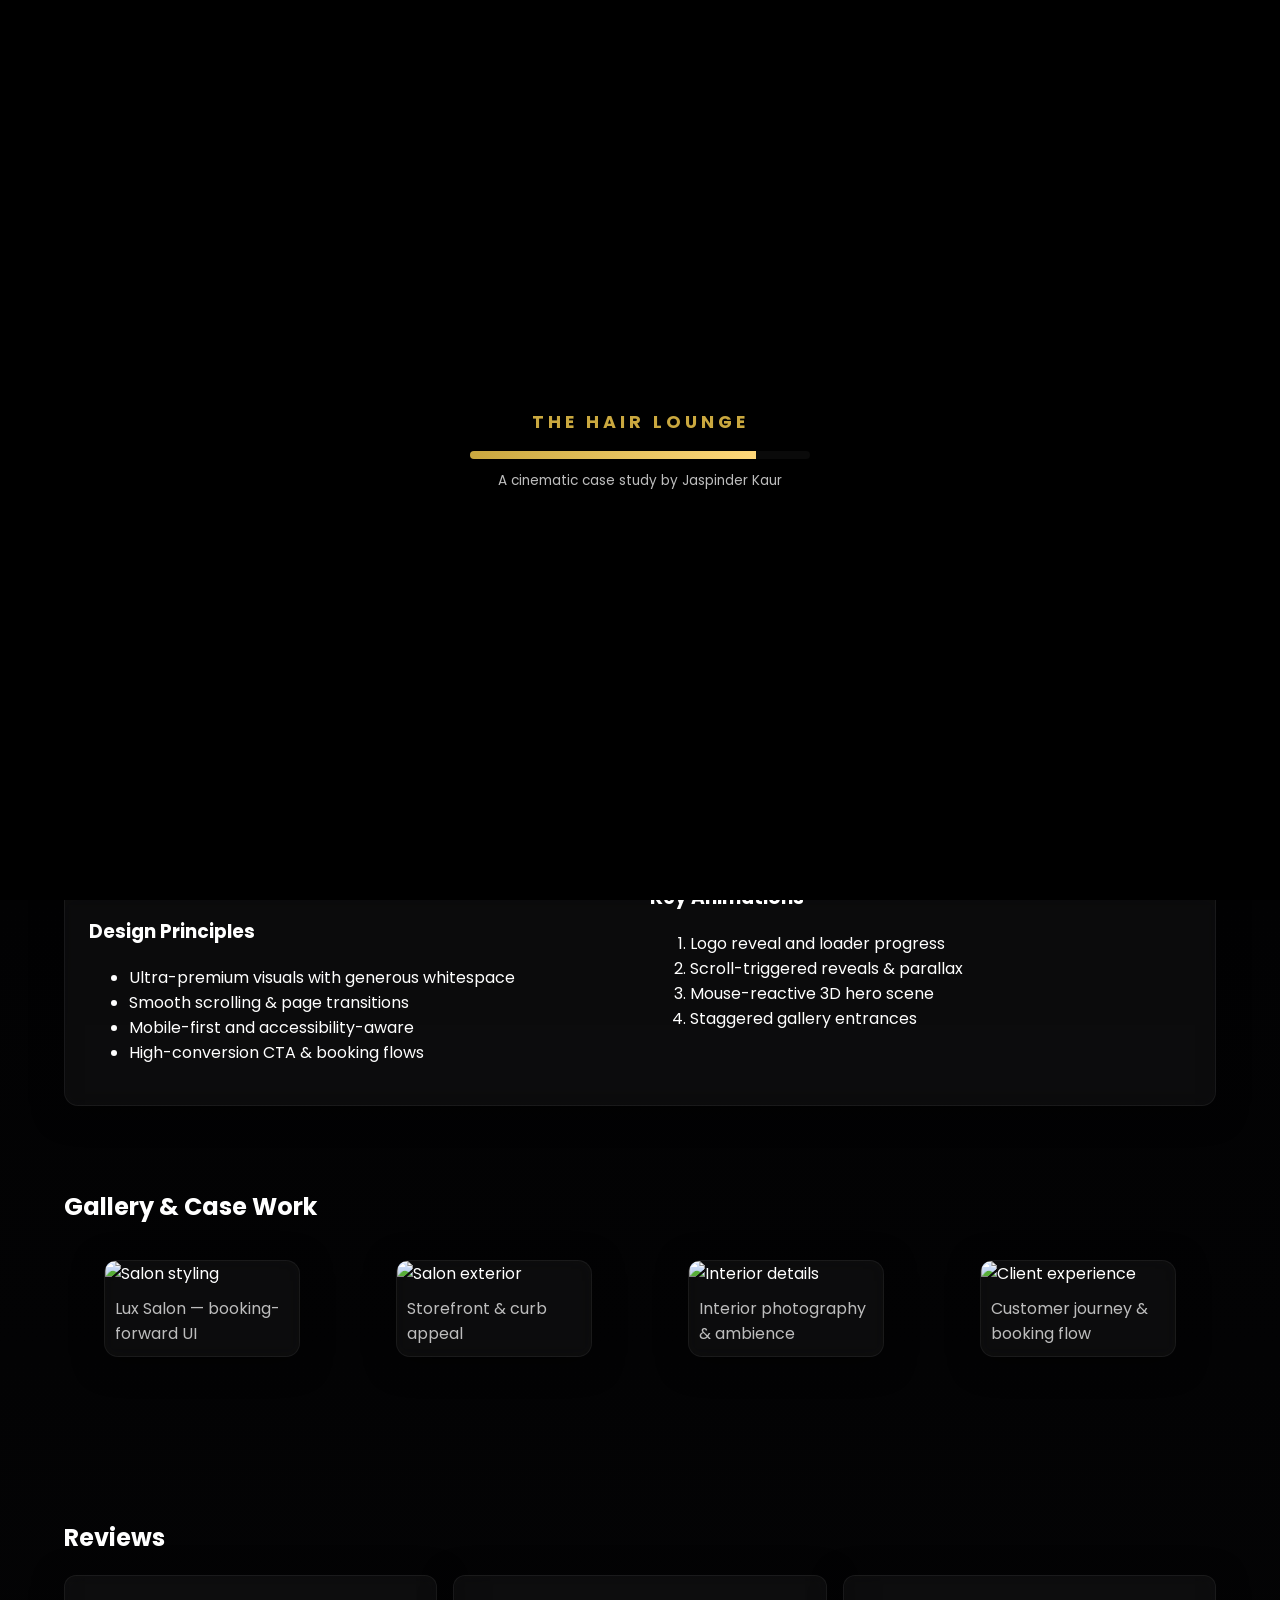
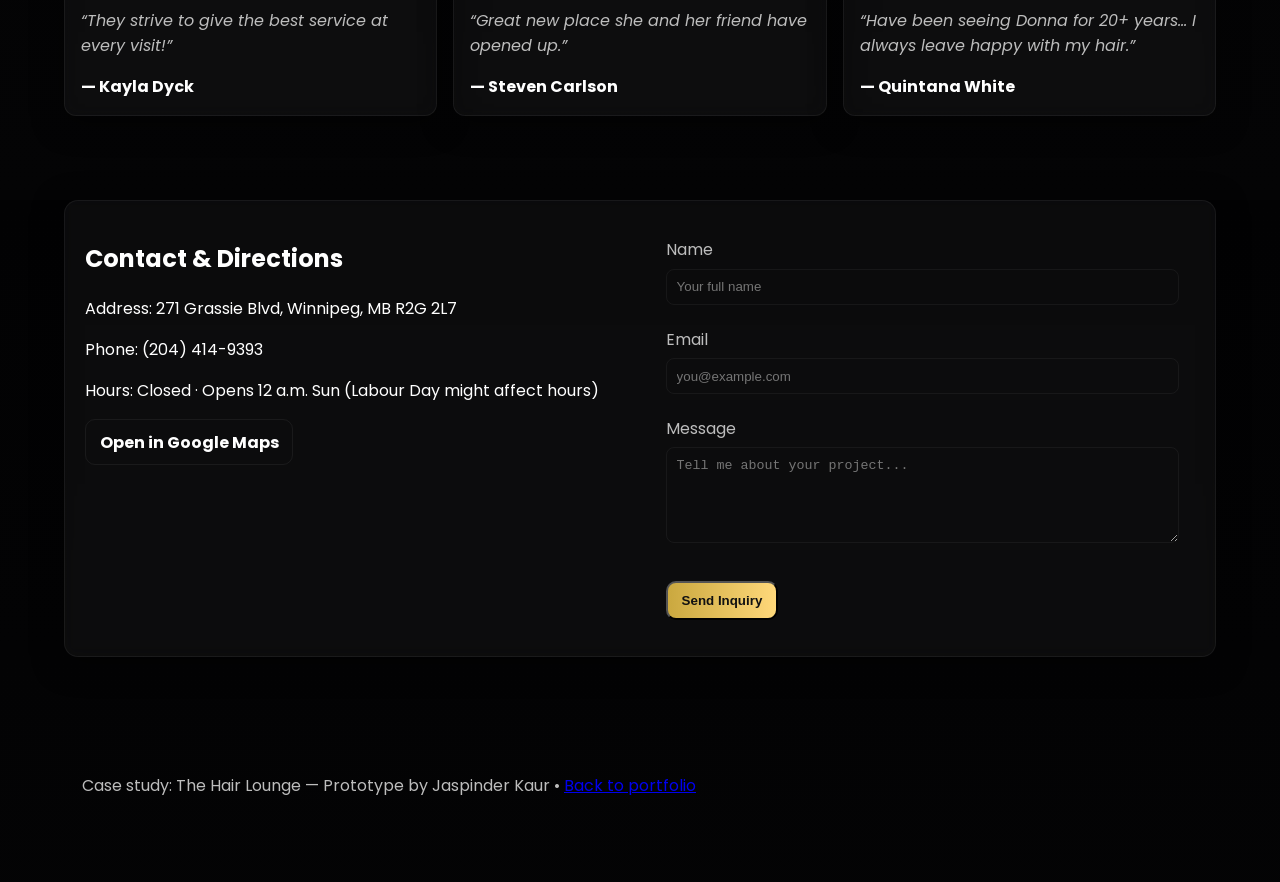
==== projects/hair-lounge/index.html @ 6158504d "Add Hair Lounge cinematic case study project" ====
<!doctype html>
<html lang="en">
<head>
  <meta charset="utf-8" />
  <meta name="viewport" content="width=device-width,initial-scale=1" />
  <title>The Hair Lounge — Case Study | Jaspinder Kaur</title>
  <meta name="description" content="The Hair Lounge case study — cinematic, high-end site prototype by Jaspinder Kaur." />

  <link href="https://fonts.googleapis.com/css2?family=Poppins:wght@300;400;600;700;800&display=swap" rel="stylesheet">
  <link rel="stylesheet" href="/styles.css">
  <link rel="stylesheet" href="style.css">

  <!-- GSAP + ScrollTrigger (CDN) -->
  <script src="https://cdnjs.cloudflare.com/ajax/libs/gsap/3.12.2/gsap.min.js"></script>
  <script src="https://cdnjs.cloudflare.com/ajax/libs/gsap/3.12.2/ScrollTrigger.min.js"></script>
  <!-- Three.js (r148) -->
  <script src="https://cdnjs.cloudflare.com/ajax/libs/three.js/r148/three.min.js"></script>
</head>
<body class="dark">
  <!-- Loading overlay -->
  <div id="loader" class="loader">
    <div class="loader-inner">
      <div class="logo">THE HAIR LOUNGE</div>
      <div class="progress"><span id="progressBar"></span></div>
      <div class="small">A cinematic case study by Jaspinder Kaur</div>
    </div>
  </div>

  <header class="project-header">
    <div class="container header-inner">
      <a href="/" class="back">← Back to Portfolio</a>
      <nav class="ph-nav">
        <a href="#overview">Overview</a>
        <a href="#gallery">Gallery</a>
        <a href="#testimonials">Reviews</a>
        <a href="#contact">Contact</a>
      </nav>
    </div>
  </header>

  <main id="main" class="project-main">
    <section class="hero cinematic">
      <div class="hero-inner container">
        <div class="hero-left glass">
          <h1 class="brand-title">The Hair Lounge</h1>
          <p class="subtitle">Winnipeg — High-end salon experience</p>
          <p class="lead">An award-worthy cinematic redesign focused on storytelling, booking conversions, and brand prestige. I used motion, layered depth, and interactive moments to make the site memorable and performant.</p>
          <div class="hero-ctas">
            <a class="btn btn-gold" href="#gallery">Explore Gallery</a>
            <a class="btn btn-outline" href="#contact">Book a Call</a>
          </div>

          <ul class="facts">
            <li><strong>Address</strong><span>271 Grassie Blvd, Winnipeg, MB R2G 2L7</span></li>
            <li><strong>Phone</strong><span>(204) 414-9393</span></li>
            <li><strong>Rating</strong><span>4.7 / 5 (Google)</span></li>
          </ul>
        </div>

        <div class="hero-right">
          <canvas id="threeCanvas" class="three-canvas" aria-hidden="true"></canvas>
          <picture class="hero-fallback">
            <source srcset="https://images.unsplash.com/photo-1544005313-94ddf0286df2?q=80&w=1400&auto=format&fit=crop" media="(max-width:700px)">
            <img src="https://images.unsplash.com/photo-1522202176988-66273c2fd55f?q=80&w=1600&auto=format&fit=crop" alt="The Hair Lounge salon interior" loading="lazy">
          </picture>
        </div>
      </div>
    </section>

    <section id="overview" class="section glass panel container">
      <div class="grid-2">
        <div>
          <h2>Project Goal</h2>
          <p>Create an ultra-premium, fully animated website with cinematic storytelling, premium motion graphics, 3D cutouts and immersive interactions — blending Apple, Awwwards and luxury fashion cues.</p>

          <h3>Design Principles</h3>
          <ul>
            <li>Ultra-premium visuals with generous whitespace</li>
            <li>Smooth scrolling & page transitions</li>
            <li>Mobile-first and accessibility-aware</li>
            <li>High-conversion CTA & booking flows</li>
          </ul>
        </div>

        <div>
          <h3>Visual Strategy</h3>
          <p>Dark & light mode support, glassmorphism, layered depth, large cinematic typography and subtle gold accents for a luxurious feel.</p>

          <h3>Key Animations</h3>
          <ol>
            <li>Logo reveal and loader progress</li>
            <li>Scroll-triggered reveals & parallax</li>
            <li>Mouse-reactive 3D hero scene</li>
            <li>Staggered gallery entrances</li>
          </ol>
        </div>
      </div>
    </section>

    <section id="gallery" class="section container">
      <h2>Gallery & Case Work</h2>
      <div class="masonry">
        <figure class="m-card glass">
          <img src="https://images.unsplash.com/photo-1515378791036-0648a3ef77b2?q=80&w=1200&auto=format&fit=crop" alt="Salon styling" loading="lazy">
          <figcaption>Lux Salon — booking-forward UI</figcaption>
        </figure>

        <figure class="m-card glass">
          <img src="https://images.unsplash.com/photo-1524504388940-b1c1722653e1?q=80&w=1200&auto=format&fit=crop" alt="Salon exterior" loading="lazy">
          <figcaption>Storefront & curb appeal</figcaption>
        </figure>

        <figure class="m-card glass">
          <img src="https://images.unsplash.com/photo-1541542684-cc9aef67f4b7?q=80&w=1200&auto=format&fit=crop" alt="Interior details" loading="lazy">
          <figcaption>Interior photography & ambience</figcaption>
        </figure>

        <figure class="m-card glass">
          <img src="https://images.unsplash.com/photo-1511451745457-1d5d0a4b3c7b?q=80&w=1200&auto=format&fit=crop" alt="Client experience" loading="lazy">
          <figcaption>Customer journey & booking flow</figcaption>
        </figure>
      </div>
    </section>

    <section id="testimonials" class="section container">
      <h2>Reviews</h2>
      <div class="testi-wrap">
        <article class="testi glass">
          <p class="quote">“They strive to give the best service at every visit!”</p>
          <footer>— Kayla Dyck</footer>
        </article>

        <article class="testi glass">
          <p class="quote">“Great new place she and her friend have opened up.”</p>
          <footer>— Steven Carlson</footer>
        </article>

        <article class="testi glass">
          <p class="quote">“Have been seeing Donna for 20+ years... I always leave happy with my hair.”</p>
          <footer>— Quintana White</footer>
        </article>
      </div>
    </section>

    <section id="contact" class="section glass container contact-panel">
      <div class="grid-2">
        <div>
          <h2>Contact & Directions</h2>
          <p>Address: 271 Grassie Blvd, Winnipeg, MB R2G 2L7</p>
          <p>Phone: (204) 414-9393</p>
          <p>Hours: Closed · Opens 12 a.m. Sun (Labour Day might affect hours)</p>

          <p><a class="btn btn-outline" href="https://www.google.com/maps/search/?api=1&query=271+Grassie+Blvd+Winnipeg" target="_blank" rel="noopener">Open in Google Maps</a></p>
        </div>

        <form id="projectContact" class="contact-form">
          <label><span>Name</span><input type="text" name="name" required placeholder="Your full name"></label>
          <label><span>Email</span><input type="email" name="email" required placeholder="you@example.com"></label>
          <label><span>Message</span><textarea name="message" rows="5" required placeholder="Tell me about your project..."></textarea></label>
          <div class="form-row"><button class="btn btn-gold" type="submit">Send Inquiry</button><div id="pcStatus" class="status"></div></div>
        </form>
      </div>
    </section>
  </main>

  <footer class="project-footer">
    <div class="container">
      <p>Case study: The Hair Lounge — Prototype by Jaspinder Kaur • <a href="/">Back to portfolio</a></p>
    </div>
  </footer>

  <script src="script.js" defer></script>
</body>
</html>
---- styles.css ----
:root{
  --bg:#060607;
  --card: rgba(255,255,255,0.04);
  --card-border: rgba(255,255,255,0.08);
  --muted: #bdbdbd;
  --white: #ffffff;
  --gold: #caa83f;
  --accent:#e9d89b;
  --glass-blur: 8px;
  --max-width:1200px;
}

*{box-sizing:border-box}
html,body{height:100%}
body{
  margin:0;
  font-family: 'Poppins', system-ui, -apple-system, 'Segoe UI', Roboto, "Helvetica Neue", Arial;
  background: linear-gradient(180deg, #040405 0%, var(--bg) 100%);
  color:var(--white);
  -webkit-font-smoothing:antialiased;
  -moz-osx-font-smoothing:grayscale;
  scroll-behavior:smooth;
}

/* Container */
.container{width:90%;max-width:var(--max-width);margin:0 auto;padding:3rem 0}

/* Header */
.site-header{position:fixed;left:0;right:0;top:0;z-index:40;background:linear-gradient(180deg, rgba(0,0,0,0.45), rgba(0,0,0,0.15));backdrop-filter:blur(6px);border-bottom:1px solid rgba(255,255,255,0.03)}
.header-inner{display:flex;align-items:center;justify-content:space-between;padding:0.85rem 0}
.brand{display:flex;align-items:center;gap:0.6rem;text-decoration:none;color:var(--white)}
.brand-mark{background:linear-gradient(90deg,var(--gold),#ffd87a);color:#111;font-weight:700;padding:0.35rem 0.6rem;border-radius:8px}
.brand-text{font-weight:600;letter-spacing:0.2px}
.main-nav ul{display:flex;gap:1rem;list-style:none;margin:0;padding:0}
.main-nav a{color:var(--muted);text-decoration:none;padding:0.5rem;border-radius:6px}
.main-nav a:hover{color:var(--white);background:rgba(255,255,255,0.02)}
.nav-toggle{display:none;background:transparent;border:0;color:var(--white);font-size:1.15rem}

/* Hero */
.hero{padding-top:7.2rem;padding-bottom:5rem}
.hero-inner{display:grid;grid-template-columns:1fr 420px;gap:2rem;align-items:center}
.hero-content{padding:2rem}
.hero-title{font-size:2.6rem;margin:0 0 0.25rem;color:var(--white);letter-spacing:0.6px}
.hero-role{color:var(--gold);margin:0 0 1rem;font-weight:600}
.hero-desc{color:var(--muted);line-height:1.6}
.hero-cta{margin-top:1.25rem;display:flex;gap:0.75rem}
.btn{display:inline-block;padding:0.6rem 1rem;border-radius:10px;text-decoration:none;font-weight:600;transition:transform .18s ease,box-shadow .18s ease}
.btn:active{transform:translateY(1px)}
.btn-primary{background:linear-gradient(90deg,var(--gold),#ffd87a);color:#111;box-shadow:0 6px 18px rgba(202,168,63,0.12)}
.btn-outline{background:transparent;border:1px solid rgba(255,255,255,0.08);color:var(--white)}
.btn-sm{padding:0.5rem 0.75rem;border-radius:8px;font-size:0.9rem}
.visual-card img{width:100%;height:100%;object-fit:cover;border-radius:12px;display:block}

/* Glass */
.glass{
  background: var(--card);
  border:1px solid var(--card-border);
  border-radius:14px;
  box-shadow: 0 6px 30px rgba(0,0,0,0.55);
  backdrop-filter: blur(var(--glass-blur)) saturate(120%);
}

/* Sections */
.section{padding:4rem 0}
.section-title{font-size:1.6rem;margin:0 0 1rem;color:var(--white)}
.section-sub{color:var(--muted);margin-bottom:1.25rem}

/* About */
.about-grid{display:grid;grid-template-columns:1fr 340px;gap:1.5rem}
.about-card{padding:1.5rem}
.about-list{margin:1rem 0 0;padding-left:1rem;color:var(--muted)}
.about-meta{padding:1.25rem}
.about-meta ul{list-style:none;padding:0;margin:0;color:var(--muted)}
.about-meta li{margin-bottom:0.6rem;display:flex;justify-content:space-between}

/* Services */
.services-grid{display:grid;grid-template-columns:repeat(auto-fit,minmax(220px,1fr));gap:1rem}
.service-card{padding:1.25rem;text-align:center}
.service-card .icon{font-size:1.5rem;margin-bottom:0.5rem;color:var(--gold)}

/* Skills */
.skills-grid{display:grid;grid-template-columns:repeat(auto-fit,minmax(140px,1fr));gap:1rem;margin-top:1rem}
.skill{display:flex;flex-direction:column;align-items:center;padding:1rem}
.skill i{font-size:1.45rem;color:var(--gold);margin-bottom:0.6rem}
.skill span{color:var(--muted)}

/* Portfolio */
.portfolio-grid{display:grid;grid-template-columns:repeat(auto-fit,minmax(250px,1fr));gap:1.25rem;margin-top:1rem}
.project-card{display:flex;flex-direction:column;overflow:hidden;min-height:320px}
.project-card img{height:170px;width:100%;object-fit:cover;display:block;background:linear-gradient(135deg,#111,#222)}
.project-body{padding:1rem;display:flex;flex-direction:column;gap:0.6rem;flex:1}
.project-tags{display:flex;gap:0.5rem;flex-wrap:wrap}
.project-tags span{background:rgba(255,255,255,0.03);padding:0.25rem 0.5rem;border-radius:999px;font-size:0.8rem;color:var(--muted)}
.project-cta{margin-top:auto;display:flex;gap:0.6rem}

/* Why */
.why-grid{display:grid;grid-template-columns:repeat(auto-fit,minmax(180px,1fr));gap:1rem}
.why-card{padding:1rem;text-align:center}
.why-card i{font-size:1.4rem;color:var(--gold);margin-bottom:0.6rem}

/* Testimonials */
.testimonials-grid{display:grid;grid-template-columns:repeat(auto-fit,minmax(220px,1fr));gap:1rem}
.testi-card{padding:1.25rem;font-style:italic;color:var(--muted)}
.testi-card footer{margin-top:0.75rem;font-style:normal;color:var(--white);font-weight:600}

/* Contact */
.contact-grid{display:grid;grid-template-columns:1fr 320px;gap:1.25rem}
.contact-form{padding:1rem;display:flex;flex-direction:column;gap:0.75rem}
.contact-form label{display:block}
.contact-form span{display:block;margin-bottom:0.4rem;color:var(--muted)}
.contact-form input,
.contact-form textarea{width:100%;padding:0.65rem;border-radius:8px;background:transparent;border:1px solid rgba(255,255,255,0.06);color:var(--white)}
.form-actions{display:flex;gap:1rem;align-items:center}
.form-status{color:var(--accent);font-weight:600}

/* Contact info */
.contact-info{padding:1rem}
.socials{display:flex;gap:0.6rem;margin-top:1rem}
.socials a{display:inline-flex;align-items:center;justify-content:center;width:44px;height:44px;border-radius:8px;background:rgba(255,255,255,0.03);color:var(--white);text-decoration:none;font-size:1.05rem}

/* Footer */
.site-footer{padding:1.5rem 0;border-top:1px solid rgba(255,255,255,0.03);margin-top:3rem}
.footer-inner{display:flex;gap:1rem;align-items:center;justify-content:space-between}
.footer-nav ul{display:flex;gap:0.8rem;list-style:none;padding:0;margin:0}
.footer-nav a{color:var(--muted);text-decoration:none}
.footer-nav a:hover{color:var(--white)}

/* Reveal animation */
.reveal{opacity:0;transform:translateY(16px);transition:opacity .7s ease,transform .7s cubic-bezier(.22,1,.36,1)}
.revealed{opacity:1;transform:translateY(0)}

/* Responsive */
@media (max-width:980px){
  .hero-inner{grid-template-columns:1fr;gap:1.2rem}
  .about-grid{grid-template-columns:1fr}
  .contact-grid{grid-template-columns:1fr}
  .header-inner{gap:1rem}
  .nav-toggle{display:block}
  .main-nav{position:fixed;right:0;top:64px;background:linear-gradient(180deg, rgba(0,0,0,0.7), rgba(0,0,0,0.85));padding:1rem;border-radius:10px;transform:translateY(-20px);opacity:0;pointer-events:none;transition:all .18s ease}
  .main-nav.open{opacity:1;pointer-events:auto;transform:translateY(0)}
  .main-nav ul{flex-direction:column;gap:0.6rem}
}

/* Very small */
@media (max-width:420px){
  .hero-title{font-size:1.9rem}
  .brand-text{display:none}
  .hero-visual{order:2}
}

/* Defensive: ensure portfolio visible if images fail */
.project-card{min-height:260px}
---- projects/hair-lounge/style.css ----
/* Hair Lounge case study — local styles */
:root{
  --bg:#040405;
  --card: rgba(255,255,255,0.04);
  --card-border: rgba(255,255,255,0.06);
  --gold:#caa83f;
  --muted:#bdbdbd;
  --white:#fff;
}
*{box-sizing:border-box}
html,body{height:100%}
body{margin:0;font-family:'Poppins',system-ui,-apple-system,Segoe UI,Roboto,"Helvetica Neue",Arial;background:linear-gradient(180deg,#020203,var(--bg));color:var(--white);-webkit-font-smoothing:antialiased}
.container{width:90%;max-width:1200px;margin:0 auto}

/* Loader */
.loader{position:fixed;inset:0;background:#000;display:flex;align-items:center;justify-content:center;z-index:9999}
.loader-inner{text-align:center}
.loader .logo{letter-spacing:4px;font-weight:700;color:var(--gold);font-size:1.1rem;margin-bottom:1rem}
.progress{width:340px;height:8px;background:rgba(255,255,255,0.04);border-radius:999px;overflow:hidden;margin:0 auto 0.75rem}
.progress span{display:block;height:100%;width:0;background:linear-gradient(90deg,var(--gold),#ffd87a)}
.small{color:var(--muted);font-size:0.85rem}

/* Header */
.project-header{position:fixed;left:0;right:0;top:0;padding:0.8rem 0;z-index:60}
.header-inner{display:flex;justify-content:space-between;align-items:center}
.back{color:var(--muted);text-decoration:none}
.ph-nav a{color:var(--muted);margin-left:1rem;text-decoration:none}

/* Hero */
.hero.cinematic{padding-top:5.2rem;padding-bottom:3rem}
.hero-inner{display:grid;grid-template-columns:540px 1fr;gap:2rem;align-items:center}
.hero-left{padding:2rem;border-radius:14px;background:linear-gradient(180deg,rgba(255,255,255,0.02),transparent);border:1px solid var(--card-border)}
.brand-title{font-size:2rem;margin:0 0 0.5rem}
.subtitle{color:var(--gold);margin:0 0 1rem}
.lead{color:var(--muted);line-height:1.6}
.hero-ctas{margin-top:1rem}
.btn{display:inline-block;padding:0.6rem 0.85rem;border-radius:10px;text-decoration:none;font-weight:700}
.btn-gold{background:linear-gradient(90deg,var(--gold),#ffd87a);color:#111}
.btn-outline{border:1px solid rgba(255,255,255,0.06);color:var(--white);background:transparent}
.facts{margin-top:1.25rem;color:var(--muted);list-style:none;padding:0}
.facts li{display:flex;justify-content:space-between;padding:0.35rem 0}

.hero-right{position:relative}
.three-canvas{width:100%;height:420px;border-radius:14px;display:block}
.hero-fallback{position:absolute;inset:0;border-radius:14px;overflow:hidden}
.hero-fallback img{width:100%;height:100%;object-fit:cover;display:block}

/* Panels */
.panel{margin-top:1.5rem;padding:1.5rem;border-radius:14px}
.grid-2{display:grid;grid-template-columns:1fr 1fr;gap:1.25rem}

/* Masonry gallery */
.masonry{display:grid;grid-template-columns:repeat(auto-fit,minmax(220px,1fr));gap:1rem;margin-top:1rem}
.m-card img{width:100%;height:220px;object-fit:cover;border-radius:10px}
.m-card figcaption{padding:0.6rem;color:var(--muted)}

/* Testimonials */
.testi-wrap{display:grid;grid-template-columns:repeat(auto-fit,minmax(220px,1fr));gap:1rem;margin-top:1rem}
.testi{padding:1rem;border-radius:12px}
.testi .quote{font-style:italic;color:var(--muted)}
.testi footer{margin-top:0.7rem;color:var(--white);font-weight:700}

/* Contact */
.contact-panel{margin-top:1.25rem;padding:1.25rem}
.contact-form label{display:block;margin-bottom:0.6rem}
.contact-form input,.contact-form textarea{width:100%;padding:0.6rem;border-radius:8px;background:transparent;border:1px solid rgba(255,255,255,0.05);color:var(--white)}
.form-row{display:flex;align-items:center;gap:0.75rem;margin-top:0.6rem}
.status{color:var(--gold);font-weight:700}

/* Footer */
.project-footer{margin-top:2rem;padding:1.25rem;color:var(--muted)}

/* Responsive */
@media (max-width:900px){
  .hero-inner{grid-template-columns:1fr;}
  .three-canvas{height:300px}
  .grid-2{grid-template-columns:1fr}
}

/* small */
@media (max-width:420px){
  .three-canvas{height:220px}
}
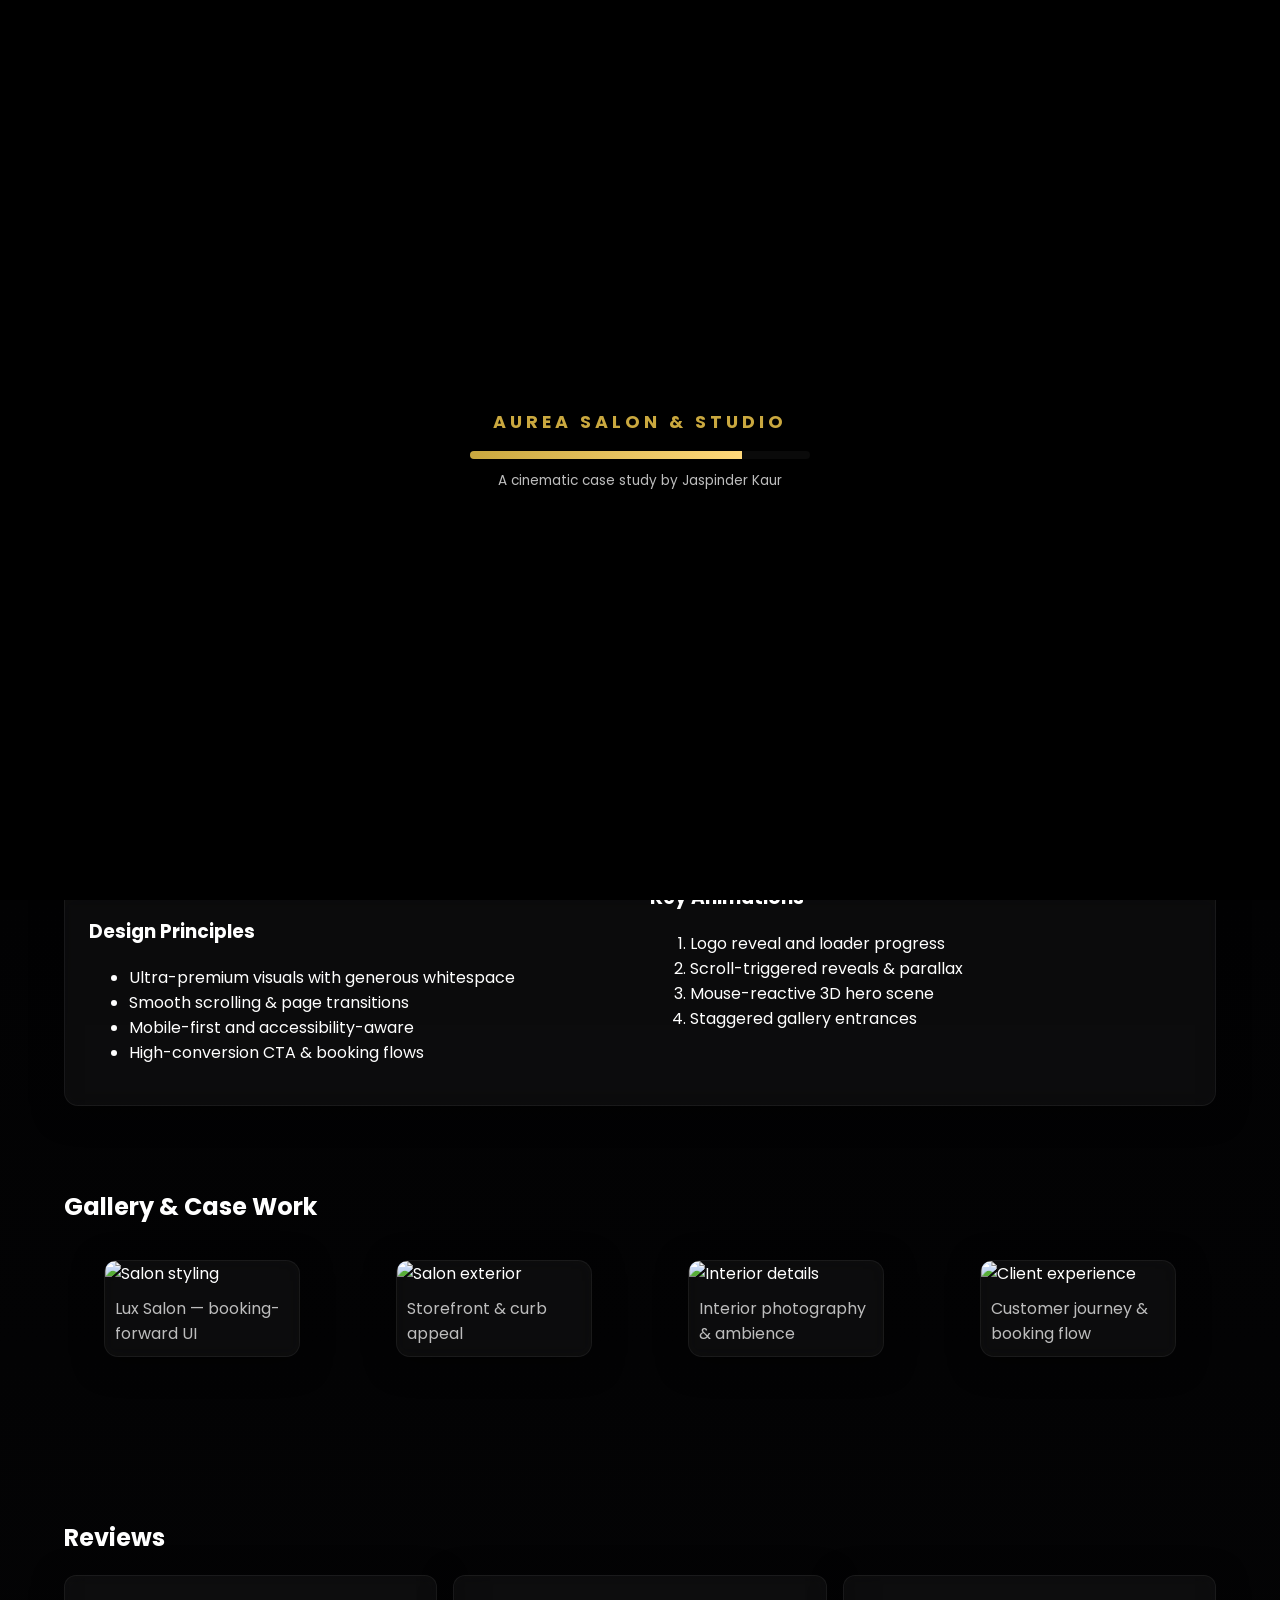
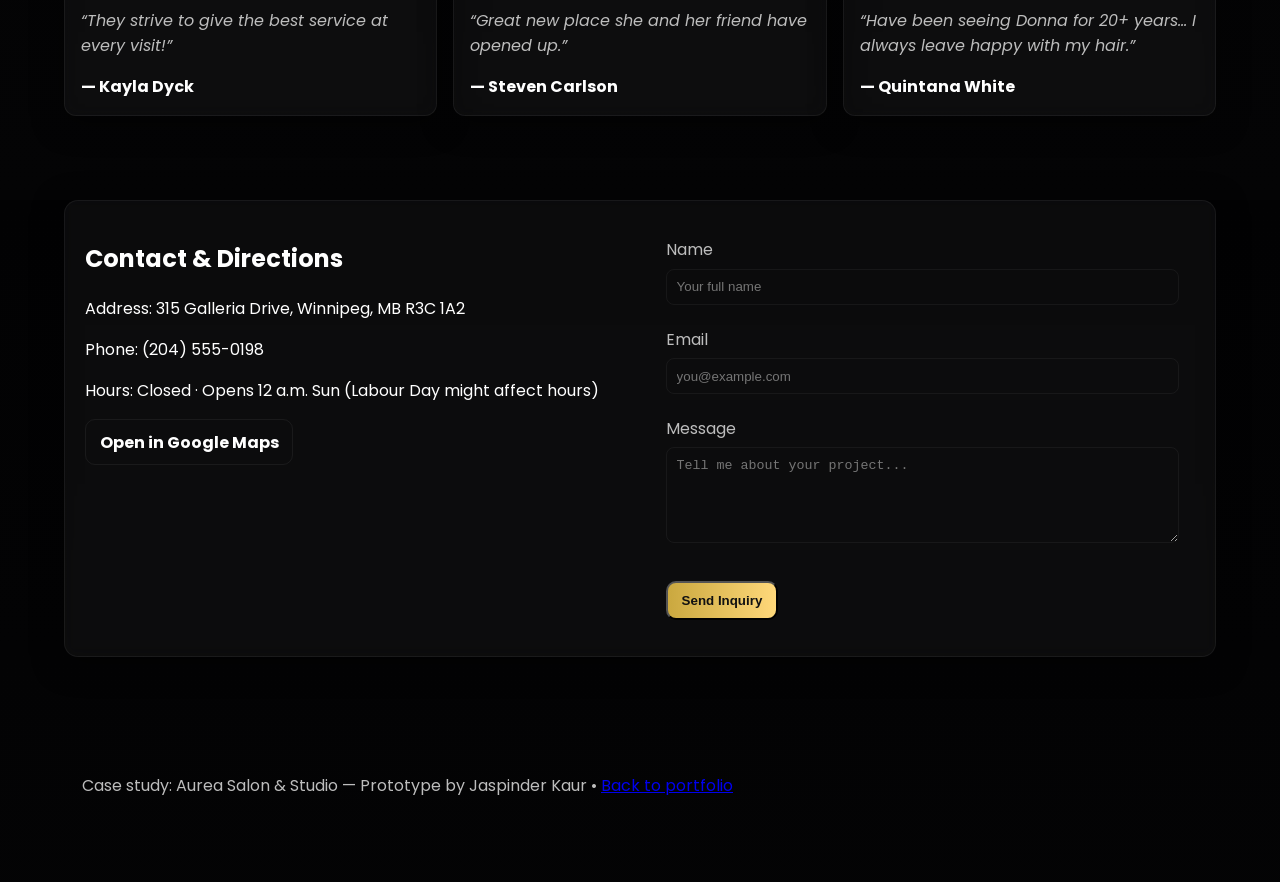
==== commit 19f19a32: "Update Hair Lounge case study: change salon name to Aurea Salon & Studio and update address/phone" ====
--- a/projects/hair-lounge/index.html
+++ b/projects/hair-lounge/index.html
@@ -3,8 +3,8 @@
 <head>
   <meta charset="utf-8" />
   <meta name="viewport" content="width=device-width,initial-scale=1" />
-  <title>The Hair Lounge — Case Study | Jaspinder Kaur</title>
-  <meta name="description" content="The Hair Lounge case study — cinematic, high-end site prototype by Jaspinder Kaur." />
+  <title>Aurea Salon & Studio — Case Study | Jaspinder Kaur</title>
+  <meta name="description" content="Aurea Salon & Studio case study — cinematic, high-end site prototype by Jaspinder Kaur." />
 
   <link href="https://fonts.googleapis.com/css2?family=Poppins:wght@300;400;600;700;800&display=swap" rel="stylesheet">
   <link rel="stylesheet" href="/styles.css">
@@ -20,7 +20,7 @@
   <!-- Loading overlay -->
   <div id="loader" class="loader">
     <div class="loader-inner">
-      <div class="logo">THE HAIR LOUNGE</div>
+      <div class="logo">AUREA SALON &amp; STUDIO</div>
       <div class="progress"><span id="progressBar"></span></div>
       <div class="small">A cinematic case study by Jaspinder Kaur</div>
     </div>
@@ -42,7 +42,7 @@
     <section class="hero cinematic">
       <div class="hero-inner container">
         <div class="hero-left glass">
-          <h1 class="brand-title">The Hair Lounge</h1>
+          <h1 class="brand-title">Aurea Salon &amp; Studio</h1>
           <p class="subtitle">Winnipeg — High-end salon experience</p>
           <p class="lead">An award-worthy cinematic redesign focused on storytelling, booking conversions, and brand prestige. I used motion, layered depth, and interactive moments to make the site memorable and performant.</p>
           <div class="hero-ctas">
@@ -51,8 +51,8 @@
           </div>
 
           <ul class="facts">
-            <li><strong>Address</strong><span>271 Grassie Blvd, Winnipeg, MB R2G 2L7</span></li>
-            <li><strong>Phone</strong><span>(204) 414-9393</span></li>
+            <li><strong>Address</strong><span>315 Galleria Drive, Winnipeg, MB R3C 1A2</span></li>
+            <li><strong>Phone</strong><span>(204) 555-0198</span></li>
             <li><strong>Rating</strong><span>4.7 / 5 (Google)</span></li>
           </ul>
         </div>
@@ -61,7 +61,7 @@
           <canvas id="threeCanvas" class="three-canvas" aria-hidden="true"></canvas>
           <picture class="hero-fallback">
             <source srcset="https://images.unsplash.com/photo-1544005313-94ddf0286df2?q=80&w=1400&auto=format&fit=crop" media="(max-width:700px)">
-            <img src="https://images.unsplash.com/photo-1522202176988-66273c2fd55f?q=80&w=1600&auto=format&fit=crop" alt="The Hair Lounge salon interior" loading="lazy">
+            <img src="https://images.unsplash.com/photo-1522202176988-66273c2fd55f?q=80&w=1600&auto=format&fit=crop" alt="Aurea Salon interior" loading="lazy">
           </picture>
         </div>
       </div>
@@ -146,11 +146,11 @@
       <div class="grid-2">
         <div>
           <h2>Contact & Directions</h2>
-          <p>Address: 271 Grassie Blvd, Winnipeg, MB R2G 2L7</p>
-          <p>Phone: (204) 414-9393</p>
+          <p>Address: 315 Galleria Drive, Winnipeg, MB R3C 1A2</p>
+          <p>Phone: (204) 555-0198</p>
           <p>Hours: Closed · Opens 12 a.m. Sun (Labour Day might affect hours)</p>
 
-          <p><a class="btn btn-outline" href="https://www.google.com/maps/search/?api=1&query=271+Grassie+Blvd+Winnipeg" target="_blank" rel="noopener">Open in Google Maps</a></p>
+          <p><a class="btn btn-outline" href="https://www.google.com/maps/search/?api=1&query=315+Galleria+Drive+Winnipeg" target="_blank" rel="noopener">Open in Google Maps</a></p>
         </div>
 
         <form id="projectContact" class="contact-form">
@@ -165,7 +165,7 @@
 
   <footer class="project-footer">
     <div class="container">
-      <p>Case study: The Hair Lounge — Prototype by Jaspinder Kaur • <a href="/">Back to portfolio</a></p>
+      <p>Case study: Aurea Salon &amp; Studio — Prototype by Jaspinder Kaur • <a href="/">Back to portfolio</a></p>
     </div>
   </footer>
 
